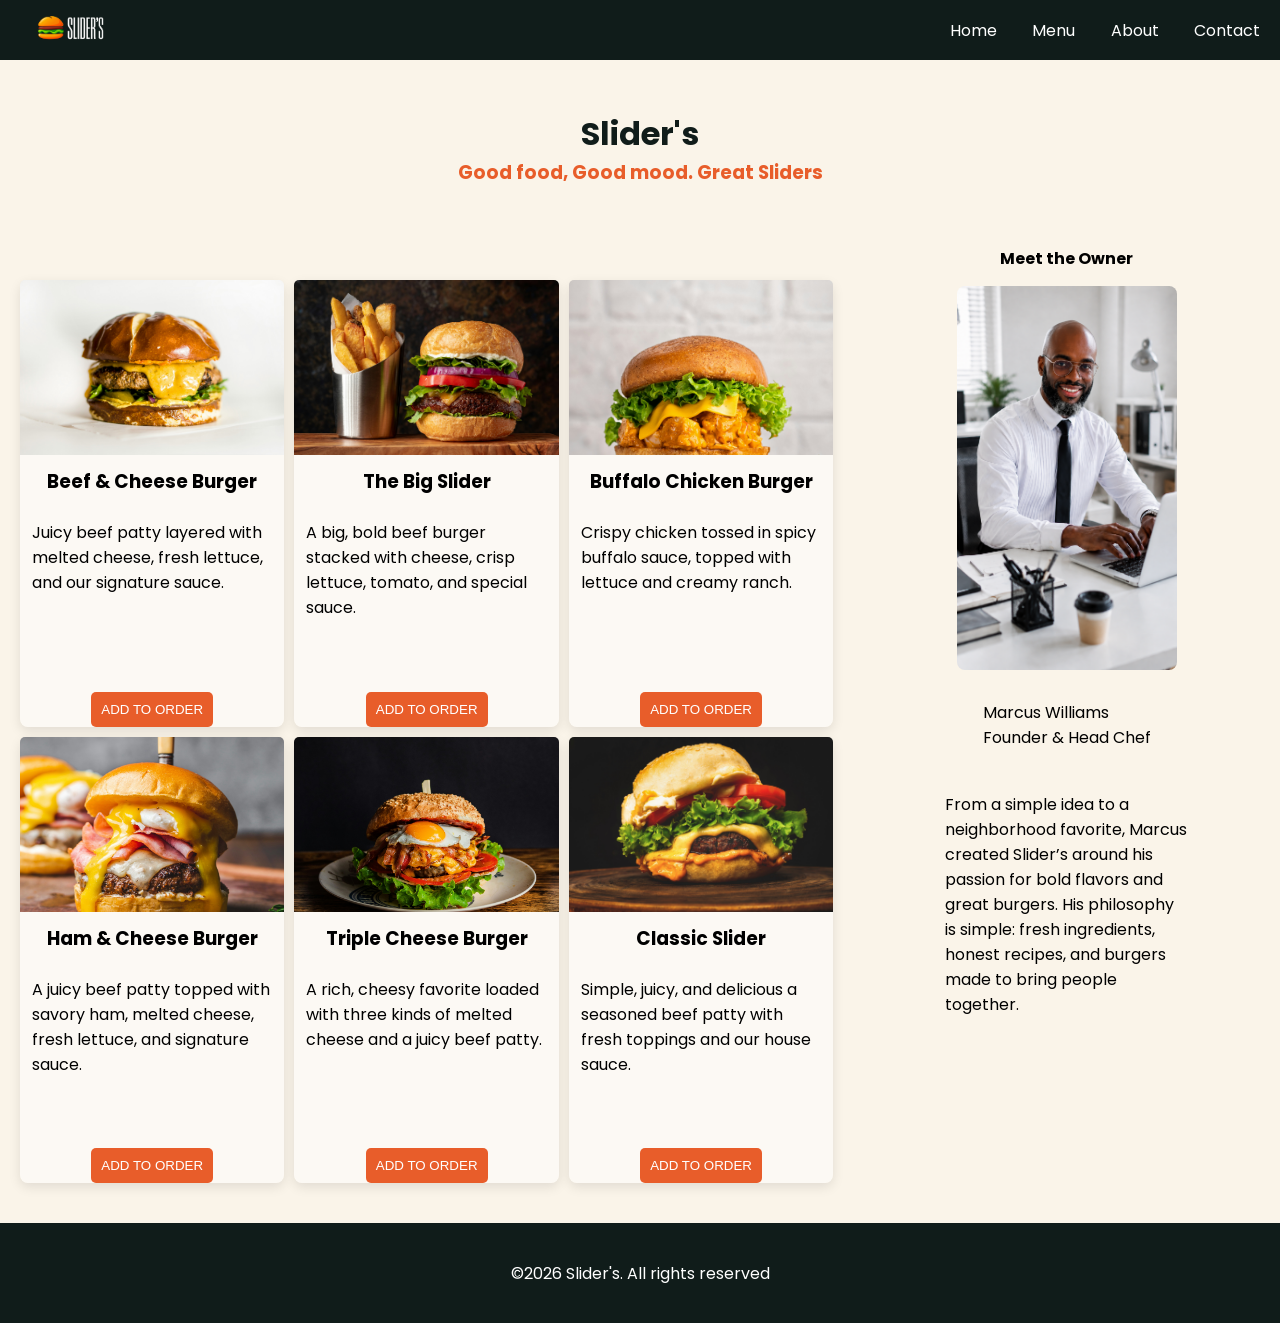
==== index.html @ bd9dd79c "Initial Slider's website" ====
<!doctype html>
<html lang="en">
  <head>
    <meta charset="UTF-8" />
    <meta name="viewport" content="width=device-width, initial-scale=1.0" />
    <title>Slider's</title>
    <link rel="preconnect" href="https://fonts.googleapis.com" />
    <link rel="preconnect" href="https://fonts.gstatic.com" crossorigin />
    <link
      href="https://fonts.googleapis.com/css2?family=Bebas+Neue&family=Poppins:wght@400;500;600;700&display=swap"
      rel="stylesheet"
    />
    <link rel="stylesheet" href="style.css" />
  </head>
  <body>
    <div class="page-container">
      <header>
        <a href="index.html">
          <img src="logo/slidersLogo.png" alt="Slider's logo" class="logo_img"
        /></a>

        <nav>
          <a href="index.html">Home</a>
          <a href="#">Menu</a>
          <a href="about.html">About</a>
          <a href="#">Contact</a>
        </nav>
      </header>

      <div class="slogan">
        <h1>Slider's</h1>
        <h3 class="sub-header">Good food, Good mood. Great Sliders</h3>
      </div>

      <main>
        <div class="card-container">
          <div class="card">
            <img
              src="images/beefandCheeseBurger.jpg"
              alt="cheese and beef burger"
            />
            <h3 class="burger-name">Beef & Cheese Burger</h3>
            <p class="burger-description">
              Juicy beef patty layered with melted cheese, fresh lettuce, and
              our signature sauce.
            </p>
            <button>ADD TO ORDER</button>
          </div>

          <div class="card">
            <img src="images/bigBurger.jpg" alt="big burger" />
            <h3 class="burger-name">The Big Slider</h3>
            <p class="burger-description">
              A big, bold beef burger stacked with cheese, crisp lettuce,
              tomato, and special sauce.
            </p>
            <button>ADD TO ORDER</button>
          </div>

          <div class="card">
            <img
              src="images/chickenBuffaloBurger.jpg"
              alt="chicken buffalo burger"
            />
            <h3 class="burger-name">Buffalo Chicken Burger</h3>
            <p class="burger-description">
              Crispy chicken tossed in spicy buffalo sauce, topped with lettuce
              and creamy ranch.
            </p>
            <button>ADD TO ORDER</button>
          </div>

          <div class="card">
            <img src="images/hamcheesemixburger.jpg" alt="ham cheese burger" />
            <h3 class="burger-name">Ham & Cheese Burger</h3>
            <p class="burger-description">
              A juicy beef patty topped with savory ham, melted cheese, fresh
              lettuce, and signature sauce.
            </p>
            <button>ADD TO ORDER</button>
          </div>

          <div class="card">
            <img src="images/mixeggcheeseburger.jpg" alt="Mix cheese burger" />
            <h3 class="burger-name">Triple Cheese Burger</h3>
            <p class="burger-description">
              A rich, cheesy favorite loaded with three kinds of melted cheese
              and a juicy beef patty.
            </p>
            <button>ADD TO ORDER</button>
          </div>

          <div class="card">
            <img src="images/simpleBurger.jpg" alt="simple burger" />
            <h3 class="burger-name">Classic Slider</h3>
            <p class="burger-description">
              Simple, juicy, and delicious a seasoned beef patty with fresh
              toppings and our house sauce.
            </p>
            <button>ADD TO ORDER</button>
          </div>
        </div>

        <div class="sidebar">
          <h4>Meet the Owner</h4>
          <img src="images/owner.png" alt="the slider's owner" />
          <p>
            Marcus Williams <br />
            Founder & Head Chef
          </p>
          <p>
            From a simple idea to a neighborhood favorite, Marcus created
            Slider’s around his passion for bold flavors and great burgers. His
            philosophy is simple: fresh ingredients, honest recipes, and burgers
            made to bring people together.
          </p>
        </div>
      </main>

      <div class="footer">
        <p>&copy;2026 Slider's. All rights reserved</p>
      </div>
    </div>
  </body>
</html>
---- style.css ----
*{
    padding: 0;
    margin: 0;
    box-sizing: border-box;
    /*border: 1px dotted blue;*/
}
:root {
    --main-color-rgb: 247 238 219;
    --burnt-orange-button-price-rgb: 232 93 42;
    --warm-yellow-highlights-details-rgb: 242 184 75;
    --sage-icons-smallElement-green-rgb: 122 155 99;
    --white-cardbackground-text-rgb: 255 255 255;
    --dark-nav-footer-rgb: 16 28 26;
    --font-heading: "Bebas Neue", sans-serif;
    --font-body: "Poppins", sans-serif;
}
body{
    background-color: rgb(var(--main-color-rgb)/60%);
    font-family: var(--font-body);
}

h1{
    margin-top: 50px;
    color: rgb(var(--dark-nav-footer-rgb));
}

h1, .sub-header{
    text-align: center;
}

.sub-header{
    color: rgb(var(--burnt-orange-button-price-rgb));
}

.page-container{
    display: grid;
    grid-template-rows: 60px 200px auto 50px; /* ? */
}
header{
    display: flex;
    justify-content: space-between;
    align-items: center;
    padding: 0 20px;
    background-color: rgb(var(--dark-nav-footer-rgb));
   
}
header .logo_img {
    width: 100px;
    height: auto;            
    /* object-fit: contain; */
    
}

a {
    text-decoration: none;
    color: rgb(var(--white-cardbackground-text-rgb));
    
}

nav{
    display: flex;
    justify-content: space-between;
    width: 25%; /* ? */
}

main{
    display: grid;
    grid-template-columns: 2fr 1fr;
}

.card-container{
    display: grid;
    grid-template-columns: repeat(3, 1fr);
    gap: 10px;
    padding: 20px;
}

.card{
    
    background-color: rgb(var(--white-cardbackground-text-rgb)/50%);
    border: 1px solid black;
    display: flex;
    flex-direction: column;
    justify-content: center;
    align-items: center;
    border-radius: 8px;
    border: none;
    box-shadow: 0 4px 12px rgba(0,0,0,0.1);
    
    
    
}
.card img{
    width: 100%;
    height: 175px;
    object-fit: cover;
    border-radius: 5px 5px 0 0;
}
.card h3, p{
    padding: 12px ;
}

.card button{
    background-color: rgb(var(--burnt-orange-button-price-rgb));
    color: rgb(var(--white-cardbackground-text-rgb));
    border: none;
    padding: 10px;
    margin-top: auto;
    border-radius: 5px;
    }

.burger-description{
    min-height: 60px;
}

.sidebar{
    display: flex;
    flex-direction: column;
    justify-content: center;
    align-items: center;
    
    height: 80%;
    padding: 80px;
}
.sidebar img{
    width: 220px;
    border-radius: 8px;
}
.sidebar h4{
    padding-bottom: 15px;
}
.sidebar p{
    padding-top: 30px
}

.footer{
    background-color: rgb(var(--dark-nav-footer-rgb));
    color: rgb(var(--white-cardbackground-text-rgb));
    margin-top: 20px;
    height: 100px;
    display: flex;
    flex-direction: column;
    justify-content: center;
    align-items: center;
    
}

.story p{
    text-align: center;
}
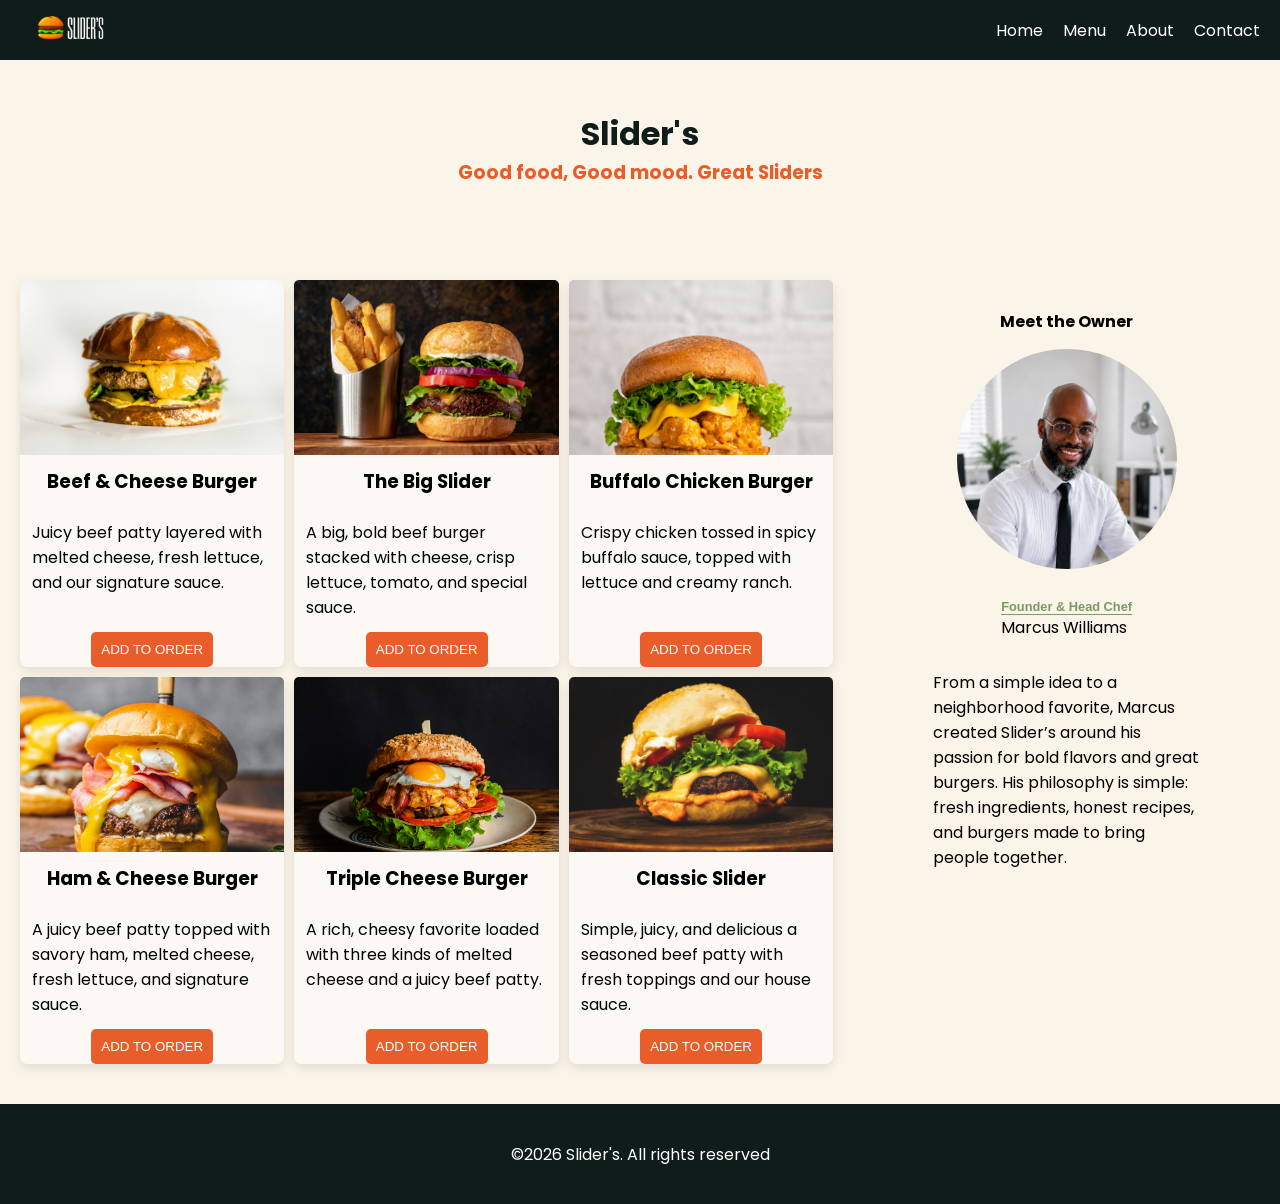
==== commit f248b986: "Refactor HTML structure and optimize responsive design" ====
--- a/index.html
+++ b/index.html
@@ -105,9 +105,9 @@
           <h4>Meet the Owner</h4>
           <img src="images/owner.png" alt="the slider's owner" />
           <p>
-            Marcus Williams <br />
-            Founder & Head Chef
+            <span class="owner-title">Founder & Head Chef</span> Marcus Williams
           </p>
+
           <p>
             From a simple idea to a neighborhood favorite, Marcus created
             Slider’s around his passion for bold flavors and great burgers. His
--- a/style.css
+++ b/style.css
@@ -34,7 +34,8 @@
 
 .page-container{
     display: grid;
-    grid-template-rows: 60px 200px auto 50px; /* ? */
+    grid-template-rows: 60px 200px auto auto;
+    grid-template-columns: minmax(0, 1fr);
 }
 header{
     display: flex;
@@ -47,7 +48,6 @@
 header .logo_img {
     width: 100px;
     height: auto;            
-    /* object-fit: contain; */
     
 }
 
@@ -59,18 +59,19 @@
 
 nav{
     display: flex;
-    justify-content: space-between;
-    width: 25%; /* ? */
+    gap: 20px;
 }
 
 main{
     display: grid;
     grid-template-columns: 2fr 1fr;
+    min-width: 0;
 }
 
 .card-container{
     display: grid;
     grid-template-columns: repeat(3, 1fr);
+    grid-auto-rows: 1fr;
     gap: 10px;
     padding: 20px;
 }
@@ -78,10 +79,8 @@
 .card{
     
     background-color: rgb(var(--white-cardbackground-text-rgb)/50%);
-    border: 1px solid black;
     display: flex;
     flex-direction: column;
-    justify-content: center;
     align-items: center;
     border-radius: 8px;
     border: none;
@@ -96,7 +95,8 @@
     object-fit: cover;
     border-radius: 5px 5px 0 0;
 }
-.card h3, p{
+.card h3, 
+.card p{
     padding: 12px ;
 }
 
@@ -107,37 +107,60 @@
     padding: 10px;
     margin-top: auto;
     border-radius: 5px;
-    }
-
-.burger-description{
+    transition : transform 0.2s ease, filter 0.2s ease;
+    }
+
+.card button:hover{
+    transform: scale(1.03);
+    cursor: pointer;
+    filter: brightness(90%);
+}
+.card button:active {
+    transform: scale(0.97);
+}
+
+/* .burger-description{
     min-height: 60px;
-}
+} */
 
 .sidebar{
     display: flex;
     flex-direction: column;
     justify-content: center;
     align-items: center;
-    
     height: 80%;
     padding: 80px;
 }
 .sidebar img{
     width: 220px;
-    border-radius: 8px;
-}
+    height: 220px;
+    object-fit: cover;
+    object-position: center top;
+    border-radius: 50%;
+}
+
 .sidebar h4{
     padding-bottom: 15px;
 }
+
 .sidebar p{
     padding-top: 30px
 }
+.owner-title{
+    display: block;
+    font-size: 0.8rem;
+    color: rgb(var(--sage-icons-smallElement-green-rgb));
+    font-weight: 600;
+    border-bottom: 1px solid rgb(var(--sage-icons-smallElement-green-rgb));
+}
+
 
 .footer{
     background-color: rgb(var(--dark-nav-footer-rgb));
     color: rgb(var(--white-cardbackground-text-rgb));
     margin-top: 20px;
     height: 100px;
+    width: 100%;
     display: flex;
     flex-direction: column;
     justify-content: center;
@@ -148,3 +171,63 @@
 .story p{
     text-align: center;
 }
+
+@media (max-width: 820px){
+    .page-container{
+        grid-template-rows: 60px auto auto auto;
+        grid-template-columns: minmax(0, 1fr);
+    }
+    main{
+        display: grid;
+        grid-template-columns: 1fr;
+    }
+    .card-container{
+        grid-template-columns: repeat(2, 1fr);
+    }
+    .sidebar{
+        padding: 30px;
+        height: auto;
+    }
+}
+
+@media (max-width: 900px) {
+    .card-container{
+        grid-template-columns: repeat(2, 1fr);
+    }
+}
+
+@media (max-width: 600px) {
+    .card-container{
+        grid-template-columns: 1fr;
+    }
+    main{
+        grid-template-columns: 1fr;
+    }
+    .sidebar{
+        padding: 30px;
+        height: auto;
+    }
+    .sidebar img{
+         width: 160px;
+        height: 160px;
+    }
+    header,
+    .card-container,
+    .sidebar{
+    min-width: 0;
+}
+
+    nav {
+    width: auto;
+    gap: 10px;
+    }
+}
+@media (max-width: 374px) {
+     header {
+        padding: 0 5px;
+    }
+    header .logo_img {
+        width: 60px;
+    }
+    
+}
